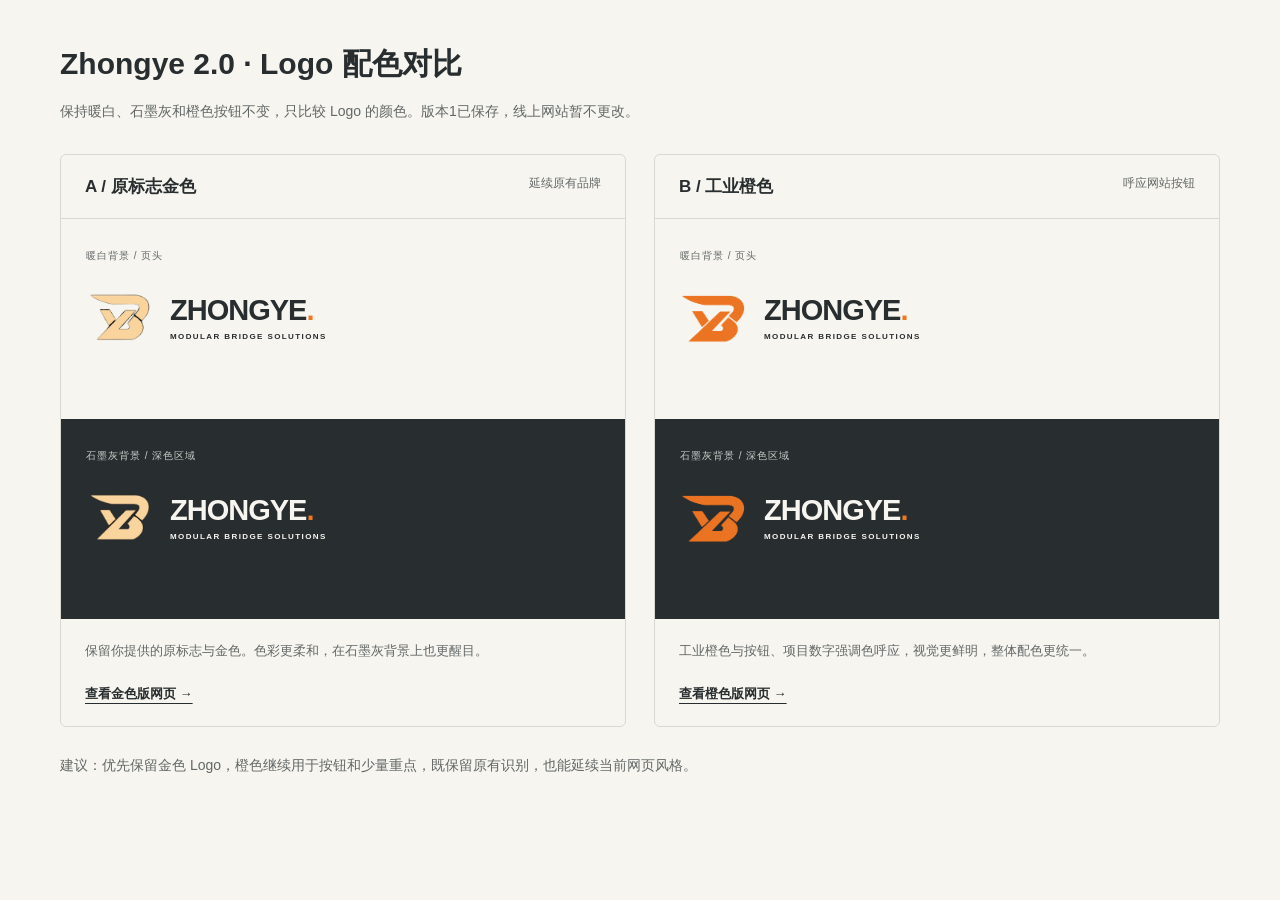
==== logo-comparison.html @ 72084cba "Save version 2.0 draft with gold and orange logo options" ====
<!doctype html><html lang="zh-CN"><head><meta charset="utf-8"><meta name="viewport" content="width=device-width,initial-scale=1"><title>Zhongye 2.0 · Logo 配色对比</title><style>*{box-sizing:border-box}body{margin:0;background:#f7f5ef;color:#282d2f;font-family:Arial,"Microsoft YaHei",sans-serif;padding:44px}main{max-width:1160px;margin:auto}header p{color:#626867;font-size:14px;line-height:1.8}h1{font-size:30px;margin:0 0 14px}.grid{display:grid;grid-template-columns:1fr 1fr;gap:28px;margin-top:30px}.card{border:1px solid #d9d9d0;border-radius:6px;overflow:hidden}h2{font-size:17px;padding:20px 24px;margin:0;border-bottom:1px solid #d9d9d0;display:flex;justify-content:space-between}h2 small{font-size:12px;font-weight:400;color:#626867}.sample{padding:30px 25px}.brand{display:flex;align-items:center;gap:16px}.brand img{width:68px;height:60px;object-fit:contain}.word strong{font-size:29px;font-weight:800;letter-spacing:-1px}.word small{display:block;font-size:8px;font-weight:bold;letter-spacing:1.4px;margin-top:5px}.light{background:#f7f5ef;min-height:200px}.dark{background:#282d2f;color:#f7f5ef;min-height:200px}.label{font-size:10px;letter-spacing:1px;color:#626867;margin-bottom:24px}.dark .label{color:#c8cfca}.note{font-size:13px;line-height:1.9;color:#626867;padding:20px 24px;margin:0}.preview{display:inline-block;color:#282d2f;font-size:13px;font-weight:bold;margin:0 24px 23px;text-underline-offset:5px}.recommendation{margin-top:25px;font-size:14px;line-height:1.9;color:#626867}@media(max-width:700px){body{padding:24px 16px}.grid{grid-template-columns:1fr}.brand img{width:60px}.word strong{font-size:27px}}</style></head><body><main><header><h1>Zhongye 2.0 · Logo 配色对比</h1><p>保持暖白、石墨灰和橙色按钮不变，只比较 Logo 的颜色。版本1已保存，线上网站暂不更改。</p></header><div class="grid"><article class="card"><h2>A / 原标志金色 <small>延续原有品牌</small></h2><div class="sample light"><div class="label">暖白背景 / 页头</div><div class="brand"><img src="logo-gold.png" alt="原标志金色 Logo"><div class="word"><strong>ZHONGYE<span style="color:#ee7725">.</span></strong><small>MODULAR BRIDGE SOLUTIONS</small></div></div></div><div class="sample dark"><div class="label">石墨灰背景 / 深色区域</div><div class="brand"><img src="logo-gold.png" alt="金色 Logo 在深色背景上的效果"><div class="word"><strong>ZHONGYE<span style="color:#ee7725">.</span></strong><small>MODULAR BRIDGE SOLUTIONS</small></div></div></div><p class="note">保留你提供的原标志与金色。色彩更柔和，在石墨灰背景上也更醒目。</p><a class="preview" href="index.html">查看金色版网页 →</a></article><article class="card"><h2>B / 工业橙色 <small>呼应网站按钮</small></h2><div class="sample light"><div class="label">暖白背景 / 页头</div><div class="brand"><img src="logo-orange.png" alt="工业橙色 Logo"><div class="word"><strong>ZHONGYE<span style="color:#ee7725">.</span></strong><small>MODULAR BRIDGE SOLUTIONS</small></div></div></div><div class="sample dark"><div class="label">石墨灰背景 / 深色区域</div><div class="brand"><img src="logo-orange.png" alt="橙色 Logo 在深色背景上的效果"><div class="word"><strong>ZHONGYE<span style="color:#ee7725">.</span></strong><small>MODULAR BRIDGE SOLUTIONS</small></div></div></div><p class="note">工业橙色与按钮、项目数字强调色呼应，视觉更鲜明，整体配色更统一。</p><a class="preview" href="orange-preview.html">查看橙色版网页 →</a></article></div><p class="recommendation">建议：优先保留金色 Logo，橙色继续用于按钮和少量重点，既保留原有识别，也能延续当前网页风格。</p></main></body></html>
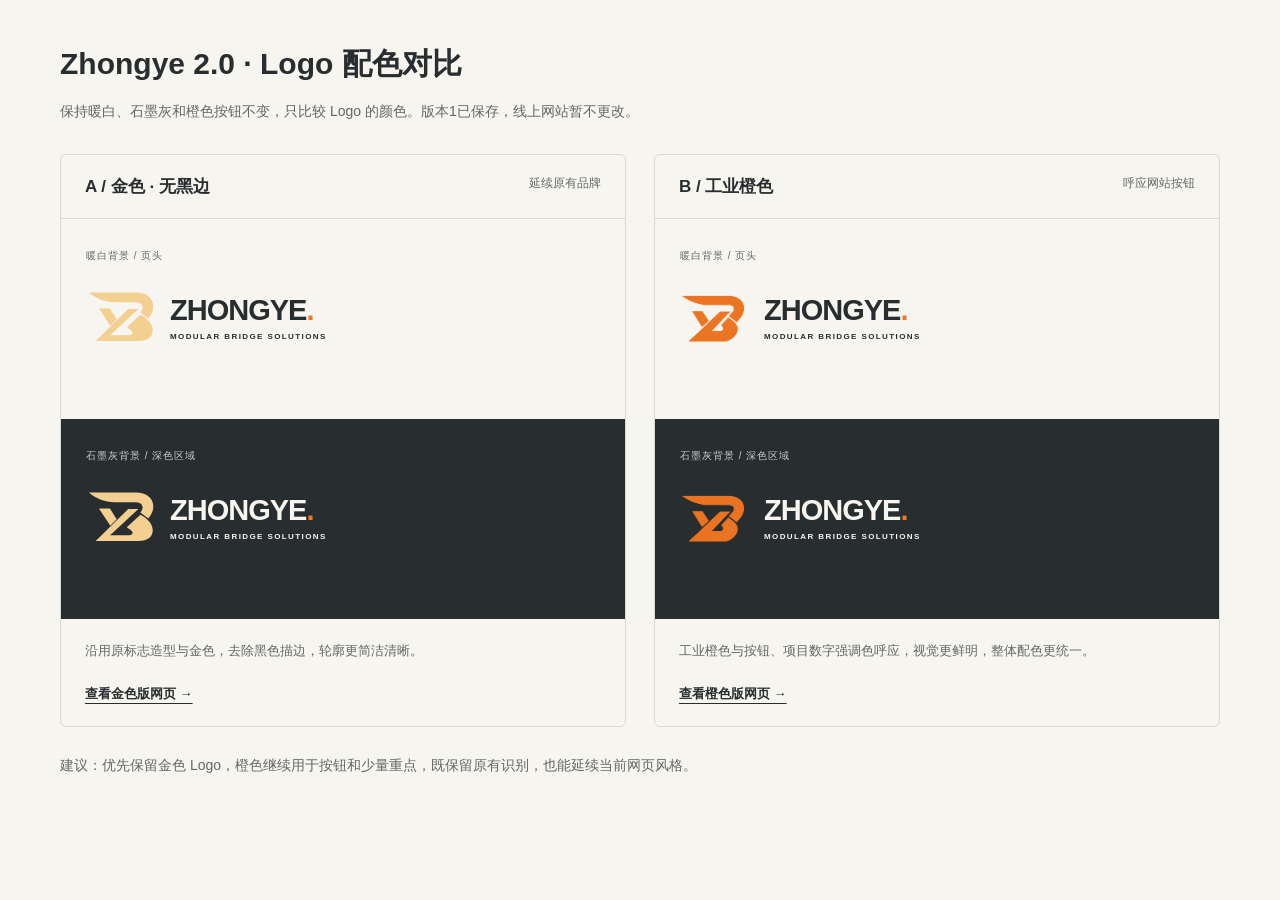
==== commit fe108a88: "Refine gold logo with clean transparent vector edges" ====
--- a/logo-comparison.html
+++ b/logo-comparison.html
@@ -1 +1 @@
-<!doctype html><html lang="zh-CN"><head><meta charset="utf-8"><meta name="viewport" content="width=device-width,initial-scale=1"><title>Zhongye 2.0 · Logo 配色对比</title><style>*{box-sizing:border-box}body{margin:0;background:#f7f5ef;color:#282d2f;font-family:Arial,"Microsoft YaHei",sans-serif;padding:44px}main{max-width:1160px;margin:auto}header p{color:#626867;font-size:14px;line-height:1.8}h1{font-size:30px;margin:0 0 14px}.grid{display:grid;grid-template-columns:1fr 1fr;gap:28px;margin-top:30px}.card{border:1px solid #d9d9d0;border-radius:6px;overflow:hidden}h2{font-size:17px;padding:20px 24px;margin:0;border-bottom:1px solid #d9d9d0;display:flex;justify-content:space-between}h2 small{font-size:12px;font-weight:400;color:#626867}.sample{padding:30px 25px}.brand{display:flex;align-items:center;gap:16px}.brand img{width:68px;height:60px;object-fit:contain}.word strong{font-size:29px;font-weight:800;letter-spacing:-1px}.word small{display:block;font-size:8px;font-weight:bold;letter-spacing:1.4px;margin-top:5px}.light{background:#f7f5ef;min-height:200px}.dark{background:#282d2f;color:#f7f5ef;min-height:200px}.label{font-size:10px;letter-spacing:1px;color:#626867;margin-bottom:24px}.dark .label{color:#c8cfca}.note{font-size:13px;line-height:1.9;color:#626867;padding:20px 24px;margin:0}.preview{display:inline-block;color:#282d2f;font-size:13px;font-weight:bold;margin:0 24px 23px;text-underline-offset:5px}.recommendation{margin-top:25px;font-size:14px;line-height:1.9;color:#626867}@media(max-width:700px){body{padding:24px 16px}.grid{grid-template-columns:1fr}.brand img{width:60px}.word strong{font-size:27px}}</style></head><body><main><header><h1>Zhongye 2.0 · Logo 配色对比</h1><p>保持暖白、石墨灰和橙色按钮不变，只比较 Logo 的颜色。版本1已保存，线上网站暂不更改。</p></header><div class="grid"><article class="card"><h2>A / 原标志金色 <small>延续原有品牌</small></h2><div class="sample light"><div class="label">暖白背景 / 页头</div><div class="brand"><img src="logo-gold.png" alt="原标志金色 Logo"><div class="word"><strong>ZHONGYE<span style="color:#ee7725">.</span></strong><small>MODULAR BRIDGE SOLUTIONS</small></div></div></div><div class="sample dark"><div class="label">石墨灰背景 / 深色区域</div><div class="brand"><img src="logo-gold.png" alt="金色 Logo 在深色背景上的效果"><div class="word"><strong>ZHONGYE<span style="color:#ee7725">.</span></strong><small>MODULAR BRIDGE SOLUTIONS</small></div></div></div><p class="note">保留你提供的原标志与金色。色彩更柔和，在石墨灰背景上也更醒目。</p><a class="preview" href="index.html">查看金色版网页 →</a></article><article class="card"><h2>B / 工业橙色 <small>呼应网站按钮</small></h2><div class="sample light"><div class="label">暖白背景 / 页头</div><div class="brand"><img src="logo-orange.png" alt="工业橙色 Logo"><div class="word"><strong>ZHONGYE<span style="color:#ee7725">.</span></strong><small>MODULAR BRIDGE SOLUTIONS</small></div></div></div><div class="sample dark"><div class="label">石墨灰背景 / 深色区域</div><div class="brand"><img src="logo-orange.png" alt="橙色 Logo 在深色背景上的效果"><div class="word"><strong>ZHONGYE<span style="color:#ee7725">.</span></strong><small>MODULAR BRIDGE SOLUTIONS</small></div></div></div><p class="note">工业橙色与按钮、项目数字强调色呼应，视觉更鲜明，整体配色更统一。</p><a class="preview" href="orange-preview.html">查看橙色版网页 →</a></article></div><p class="recommendation">建议：优先保留金色 Logo，橙色继续用于按钮和少量重点，既保留原有识别，也能延续当前网页风格。</p></main></body></html>
+<!doctype html><html lang="zh-CN"><head><meta charset="utf-8"><meta name="viewport" content="width=device-width,initial-scale=1"><title>Zhongye 2.0 · Logo 配色对比</title><style>*{box-sizing:border-box}body{margin:0;background:#f7f5ef;color:#282d2f;font-family:Arial,"Microsoft YaHei",sans-serif;padding:44px}main{max-width:1160px;margin:auto}header p{color:#626867;font-size:14px;line-height:1.8}h1{font-size:30px;margin:0 0 14px}.grid{display:grid;grid-template-columns:1fr 1fr;gap:28px;margin-top:30px}.card{border:1px solid #d9d9d0;border-radius:6px;overflow:hidden}h2{font-size:17px;padding:20px 24px;margin:0;border-bottom:1px solid #d9d9d0;display:flex;justify-content:space-between}h2 small{font-size:12px;font-weight:400;color:#626867}.sample{padding:30px 25px}.brand{display:flex;align-items:center;gap:16px}.brand img{width:68px;height:60px;object-fit:contain}.word strong{font-size:29px;font-weight:800;letter-spacing:-1px}.word small{display:block;font-size:8px;font-weight:bold;letter-spacing:1.4px;margin-top:5px}.light{background:#f7f5ef;min-height:200px}.dark{background:#282d2f;color:#f7f5ef;min-height:200px}.label{font-size:10px;letter-spacing:1px;color:#626867;margin-bottom:24px}.dark .label{color:#c8cfca}.note{font-size:13px;line-height:1.9;color:#626867;padding:20px 24px;margin:0}.preview{display:inline-block;color:#282d2f;font-size:13px;font-weight:bold;margin:0 24px 23px;text-underline-offset:5px}.recommendation{margin-top:25px;font-size:14px;line-height:1.9;color:#626867}@media(max-width:700px){body{padding:24px 16px}.grid{grid-template-columns:1fr}.brand img{width:60px}.word strong{font-size:27px}}</style></head><body><main><header><h1>Zhongye 2.0 · Logo 配色对比</h1><p>保持暖白、石墨灰和橙色按钮不变，只比较 Logo 的颜色。版本1已保存，线上网站暂不更改。</p></header><div class="grid"><article class="card"><h2>A / 金色 · 无黑边 <small>延续原有品牌</small></h2><div class="sample light"><div class="label">暖白背景 / 页头</div><div class="brand"><img src="logo-gold-clean.svg" alt="原标志金色 Logo"><div class="word"><strong>ZHONGYE<span style="color:#ee7725">.</span></strong><small>MODULAR BRIDGE SOLUTIONS</small></div></div></div><div class="sample dark"><div class="label">石墨灰背景 / 深色区域</div><div class="brand"><img src="logo-gold-clean.svg" alt="金色 Logo 在深色背景上的效果"><div class="word"><strong>ZHONGYE<span style="color:#ee7725">.</span></strong><small>MODULAR BRIDGE SOLUTIONS</small></div></div></div><p class="note">沿用原标志造型与金色，去除黑色描边，轮廓更简洁清晰。</p><a class="preview" href="index.html">查看金色版网页 →</a></article><article class="card"><h2>B / 工业橙色 <small>呼应网站按钮</small></h2><div class="sample light"><div class="label">暖白背景 / 页头</div><div class="brand"><img src="logo-orange.png" alt="工业橙色 Logo"><div class="word"><strong>ZHONGYE<span style="color:#ee7725">.</span></strong><small>MODULAR BRIDGE SOLUTIONS</small></div></div></div><div class="sample dark"><div class="label">石墨灰背景 / 深色区域</div><div class="brand"><img src="logo-orange.png" alt="橙色 Logo 在深色背景上的效果"><div class="word"><strong>ZHONGYE<span style="color:#ee7725">.</span></strong><small>MODULAR BRIDGE SOLUTIONS</small></div></div></div><p class="note">工业橙色与按钮、项目数字强调色呼应，视觉更鲜明，整体配色更统一。</p><a class="preview" href="orange-preview.html">查看橙色版网页 →</a></article></div><p class="recommendation">建议：优先保留金色 Logo，橙色继续用于按钮和少量重点，既保留原有识别，也能延续当前网页风格。</p></main></body></html>
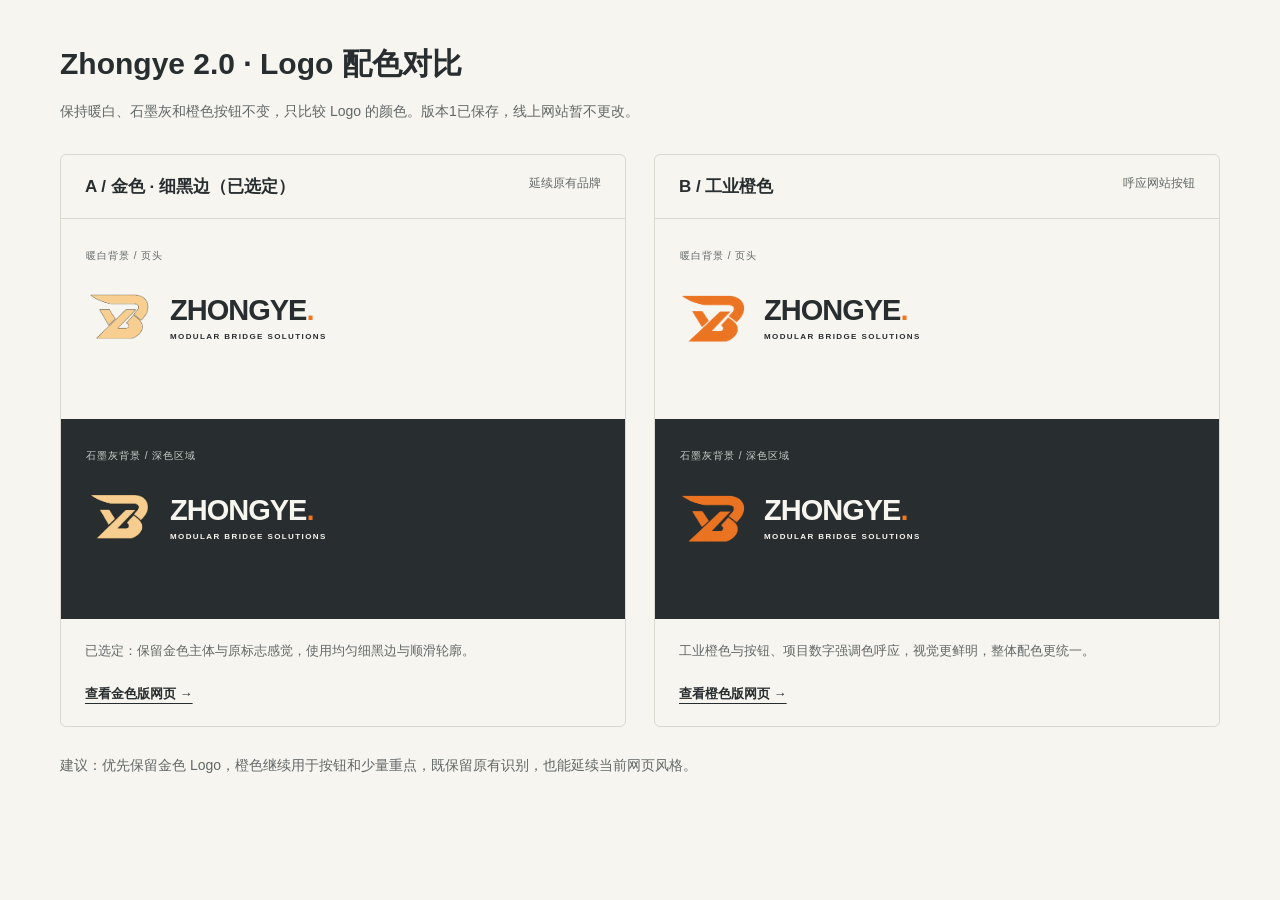
==== commit 62a92c32: "Use approved gold logo with smooth thin black outline in version 2.0" ====
--- a/logo-comparison.html
+++ b/logo-comparison.html
@@ -1 +1 @@
-<!doctype html><html lang="zh-CN"><head><meta charset="utf-8"><meta name="viewport" content="width=device-width,initial-scale=1"><title>Zhongye 2.0 · Logo 配色对比</title><style>*{box-sizing:border-box}body{margin:0;background:#f7f5ef;color:#282d2f;font-family:Arial,"Microsoft YaHei",sans-serif;padding:44px}main{max-width:1160px;margin:auto}header p{color:#626867;font-size:14px;line-height:1.8}h1{font-size:30px;margin:0 0 14px}.grid{display:grid;grid-template-columns:1fr 1fr;gap:28px;margin-top:30px}.card{border:1px solid #d9d9d0;border-radius:6px;overflow:hidden}h2{font-size:17px;padding:20px 24px;margin:0;border-bottom:1px solid #d9d9d0;display:flex;justify-content:space-between}h2 small{font-size:12px;font-weight:400;color:#626867}.sample{padding:30px 25px}.brand{display:flex;align-items:center;gap:16px}.brand img{width:68px;height:60px;object-fit:contain}.word strong{font-size:29px;font-weight:800;letter-spacing:-1px}.word small{display:block;font-size:8px;font-weight:bold;letter-spacing:1.4px;margin-top:5px}.light{background:#f7f5ef;min-height:200px}.dark{background:#282d2f;color:#f7f5ef;min-height:200px}.label{font-size:10px;letter-spacing:1px;color:#626867;margin-bottom:24px}.dark .label{color:#c8cfca}.note{font-size:13px;line-height:1.9;color:#626867;padding:20px 24px;margin:0}.preview{display:inline-block;color:#282d2f;font-size:13px;font-weight:bold;margin:0 24px 23px;text-underline-offset:5px}.recommendation{margin-top:25px;font-size:14px;line-height:1.9;color:#626867}@media(max-width:700px){body{padding:24px 16px}.grid{grid-template-columns:1fr}.brand img{width:60px}.word strong{font-size:27px}}</style></head><body><main><header><h1>Zhongye 2.0 · Logo 配色对比</h1><p>保持暖白、石墨灰和橙色按钮不变，只比较 Logo 的颜色。版本1已保存，线上网站暂不更改。</p></header><div class="grid"><article class="card"><h2>A / 金色 · 无黑边 <small>延续原有品牌</small></h2><div class="sample light"><div class="label">暖白背景 / 页头</div><div class="brand"><img src="logo-gold-clean.svg" alt="原标志金色 Logo"><div class="word"><strong>ZHONGYE<span style="color:#ee7725">.</span></strong><small>MODULAR BRIDGE SOLUTIONS</small></div></div></div><div class="sample dark"><div class="label">石墨灰背景 / 深色区域</div><div class="brand"><img src="logo-gold-clean.svg" alt="金色 Logo 在深色背景上的效果"><div class="word"><strong>ZHONGYE<span style="color:#ee7725">.</span></strong><small>MODULAR BRIDGE SOLUTIONS</small></div></div></div><p class="note">沿用原标志造型与金色，去除黑色描边，轮廓更简洁清晰。</p><a class="preview" href="index.html">查看金色版网页 →</a></article><article class="card"><h2>B / 工业橙色 <small>呼应网站按钮</small></h2><div class="sample light"><div class="label">暖白背景 / 页头</div><div class="brand"><img src="logo-orange.png" alt="工业橙色 Logo"><div class="word"><strong>ZHONGYE<span style="color:#ee7725">.</span></strong><small>MODULAR BRIDGE SOLUTIONS</small></div></div></div><div class="sample dark"><div class="label">石墨灰背景 / 深色区域</div><div class="brand"><img src="logo-orange.png" alt="橙色 Logo 在深色背景上的效果"><div class="word"><strong>ZHONGYE<span style="color:#ee7725">.</span></strong><small>MODULAR BRIDGE SOLUTIONS</small></div></div></div><p class="note">工业橙色与按钮、项目数字强调色呼应，视觉更鲜明，整体配色更统一。</p><a class="preview" href="orange-preview.html">查看橙色版网页 →</a></article></div><p class="recommendation">建议：优先保留金色 Logo，橙色继续用于按钮和少量重点，既保留原有识别，也能延续当前网页风格。</p></main></body></html>
+<!doctype html><html lang="zh-CN"><head><meta charset="utf-8"><meta name="viewport" content="width=device-width,initial-scale=1"><title>Zhongye 2.0 · Logo 配色对比</title><style>*{box-sizing:border-box}body{margin:0;background:#f7f5ef;color:#282d2f;font-family:Arial,"Microsoft YaHei",sans-serif;padding:44px}main{max-width:1160px;margin:auto}header p{color:#626867;font-size:14px;line-height:1.8}h1{font-size:30px;margin:0 0 14px}.grid{display:grid;grid-template-columns:1fr 1fr;gap:28px;margin-top:30px}.card{border:1px solid #d9d9d0;border-radius:6px;overflow:hidden}h2{font-size:17px;padding:20px 24px;margin:0;border-bottom:1px solid #d9d9d0;display:flex;justify-content:space-between}h2 small{font-size:12px;font-weight:400;color:#626867}.sample{padding:30px 25px}.brand{display:flex;align-items:center;gap:16px}.brand img{width:68px;height:60px;object-fit:contain}.word strong{font-size:29px;font-weight:800;letter-spacing:-1px}.word small{display:block;font-size:8px;font-weight:bold;letter-spacing:1.4px;margin-top:5px}.light{background:#f7f5ef;min-height:200px}.dark{background:#282d2f;color:#f7f5ef;min-height:200px}.label{font-size:10px;letter-spacing:1px;color:#626867;margin-bottom:24px}.dark .label{color:#c8cfca}.note{font-size:13px;line-height:1.9;color:#626867;padding:20px 24px;margin:0}.preview{display:inline-block;color:#282d2f;font-size:13px;font-weight:bold;margin:0 24px 23px;text-underline-offset:5px}.recommendation{margin-top:25px;font-size:14px;line-height:1.9;color:#626867}@media(max-width:700px){body{padding:24px 16px}.grid{grid-template-columns:1fr}.brand img{width:60px}.word strong{font-size:27px}}</style></head><body><main><header><h1>Zhongye 2.0 · Logo 配色对比</h1><p>保持暖白、石墨灰和橙色按钮不变，只比较 Logo 的颜色。版本1已保存，线上网站暂不更改。</p></header><div class="grid"><article class="card"><h2>A / 金色 · 细黑边（已选定） <small>延续原有品牌</small></h2><div class="sample light"><div class="label">暖白背景 / 页头</div><div class="brand"><img src="logo-gold-outlined.png" alt="原标志金色 Logo"><div class="word"><strong>ZHONGYE<span style="color:#ee7725">.</span></strong><small>MODULAR BRIDGE SOLUTIONS</small></div></div></div><div class="sample dark"><div class="label">石墨灰背景 / 深色区域</div><div class="brand"><img src="logo-gold-outlined.png" alt="金色 Logo 在深色背景上的效果"><div class="word"><strong>ZHONGYE<span style="color:#ee7725">.</span></strong><small>MODULAR BRIDGE SOLUTIONS</small></div></div></div><p class="note">已选定：保留金色主体与原标志感觉，使用均匀细黑边与顺滑轮廓。</p><a class="preview" href="index.html">查看金色版网页 →</a></article><article class="card"><h2>B / 工业橙色 <small>呼应网站按钮</small></h2><div class="sample light"><div class="label">暖白背景 / 页头</div><div class="brand"><img src="logo-orange.png" alt="工业橙色 Logo"><div class="word"><strong>ZHONGYE<span style="color:#ee7725">.</span></strong><small>MODULAR BRIDGE SOLUTIONS</small></div></div></div><div class="sample dark"><div class="label">石墨灰背景 / 深色区域</div><div class="brand"><img src="logo-orange.png" alt="橙色 Logo 在深色背景上的效果"><div class="word"><strong>ZHONGYE<span style="color:#ee7725">.</span></strong><small>MODULAR BRIDGE SOLUTIONS</small></div></div></div><p class="note">工业橙色与按钮、项目数字强调色呼应，视觉更鲜明，整体配色更统一。</p><a class="preview" href="orange-preview.html">查看橙色版网页 →</a></article></div><p class="recommendation">建议：优先保留金色 Logo，橙色继续用于按钮和少量重点，既保留原有识别，也能延续当前网页风格。</p></main></body></html>
